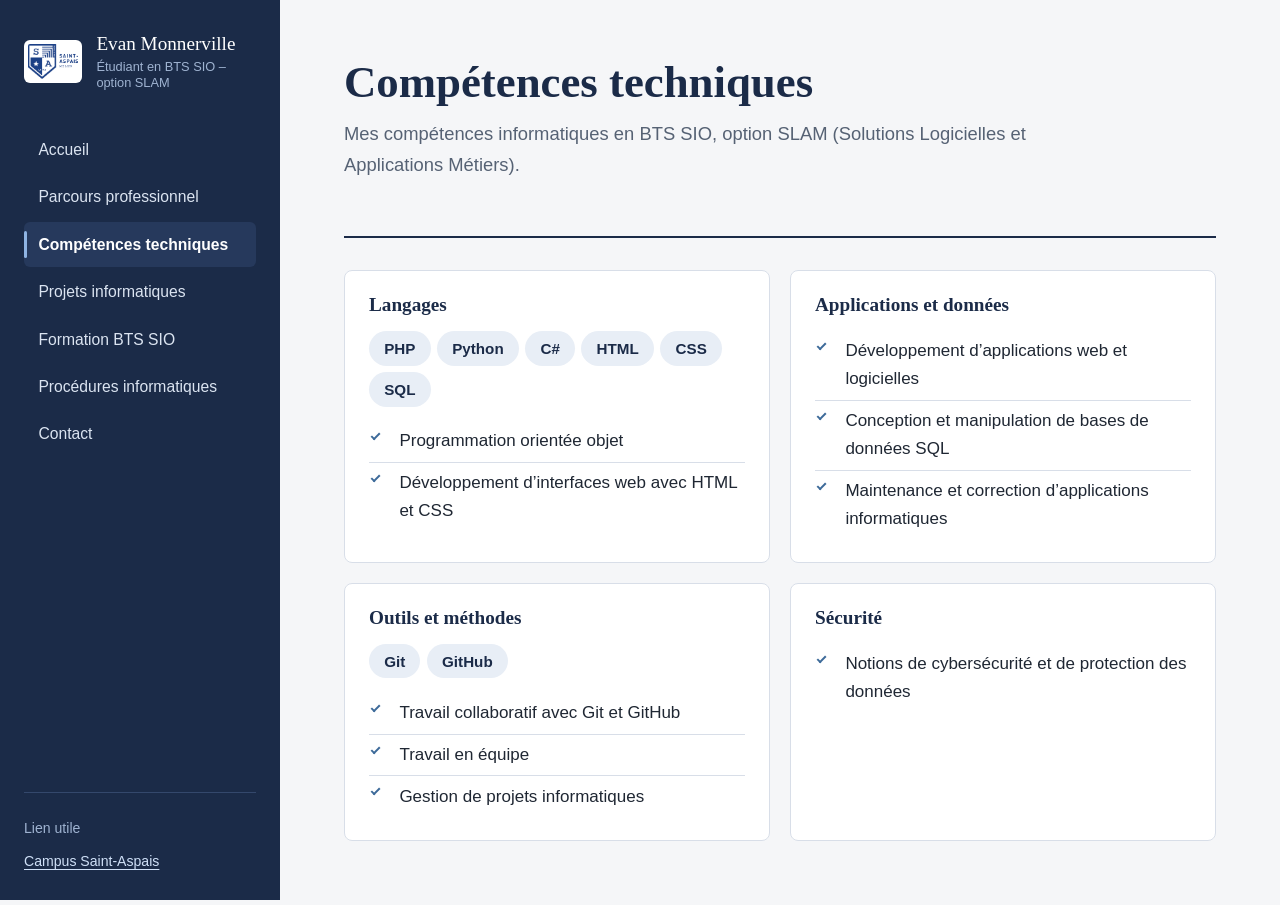
==== portfolio2.Competences.html @ 34bbe472 "Ajout du portfolio BTS SIO" ====
<!DOCTYPE html>
<html lang="fr">
<head>
  <meta charset="utf-8">
  <meta name="viewport" content="width=device-width, initial-scale=1">
  <title>Compétences techniques – Portfolio de Evan Monnerville</title>
  <link rel="stylesheet" href="portfolio2.css">
</head>
<body>
  <aside class="menu">
    <a class="menu__marque" href="index.html">
      <img src="logo.png" alt="Logo du campus Saint-Aspais">
      <span class="menu__nom">Evan Monnerville<small>Étudiant en BTS SIO – option SLAM</small></span>
    </a>
    <nav aria-label="Navigation principale">
      <ul>
        <li><a class="lien" href="index.html">Accueil</a></li>
        <li><a class="lien" href="portfolio2.Experiences.html">Parcours professionnel</a></li>
        <li><a class="lien" href="portfolio2.Competences.html" aria-current="page">Compétences techniques</a></li>
        <li><a class="lien" href="portfolio2.Projet.html">Projets informatiques</a></li>
        <li><a class="lien" href="portfolio2.Formation.html">Formation BTS SIO</a></li>
        <li><a class="lien" href="portfolio2.Procedures.html">Procédures informatiques</a></li>
        <li><a class="lien" href="portfolio2.Contact.html">Contact</a></li>
      </ul>
    </nav>
    <div class="menu__pied">
      <p>Lien utile</p>
      <a href="https://institutionsaintaspais.fr/campus/" target="_blank" rel="noopener">Campus Saint-Aspais</a>
    </div>
  </aside>

  <main class="contenu">
    <div class="page">
      <header class="titre-page">
        <h1>Compétences techniques</h1>
        <p class="intro">Mes compétences informatiques en BTS SIO, option SLAM (Solutions Logicielles et Applications Métiers).</p>
      </header>
      <div class="competences cascade">
        <section class="carte">
          <h3>Langages</h3>
          <ul class="etiquettes etiquettes--grand cascade"><li>PHP</li><li>Python</li><li>C#</li><li>HTML</li><li>CSS</li><li>SQL</li></ul>
          <ul class="coches"><li>Programmation orientée objet</li><li>Développement d’interfaces web avec HTML et CSS</li></ul>
        </section>
        <section class="carte">
          <h3>Applications et données</h3>
          <ul class="coches"><li>Développement d’applications web et logicielles</li><li>Conception et manipulation de bases de données SQL</li><li>Maintenance et correction d’applications informatiques</li></ul>
        </section>
        <section class="carte">
          <h3>Outils et méthodes</h3>
          <ul class="etiquettes etiquettes--grand cascade"><li>Git</li><li>GitHub</li></ul>
          <ul class="coches"><li>Travail collaboratif avec Git et GitHub</li><li>Travail en équipe</li><li>Gestion de projets informatiques</li></ul>
        </section>
        <section class="carte">
          <h3>Sécurité</h3>
          <ul class="coches"><li>Notions de cybersécurité et de protection des données</li></ul>
        </section>
      </div>
    </div>
  </main>
</body>
</html>
---- portfolio2.css ----
/* ==========================================================
   Portfolio BTS SIO – feuille de style commune
   Palette : marine #1b2b48 · acier #3d6a99 · ciel #e8eef6
             papier #f5f6f8 · trait #d8dee8 · encre #1f2733
   ========================================================== */
:root {
  --marine: #1b2b48;
  --marine-clair: #26395c;
  --acier: #3d6a99;
  --ciel: #e8eef6;
  --papier: #f5f6f8;
  --blanc: #ffffff;
  --trait: #d8dee8;
  --encre: #1f2733;
  --encre-douce: #566274;
  --largeur-menu: 280px;
}

*, *::before, *::after { box-sizing: border-box; }

html { scroll-behavior: smooth; }

body {
  margin: 0;
  font-family: "Segoe UI", "Helvetica Neue", Arial, sans-serif;
  font-size: 1.0625rem;
  line-height: 1.65;
  color: var(--encre);
  background: var(--papier);
}

a { color: var(--acier); text-underline-offset: 3px; }
a:hover { color: var(--marine); }
:focus-visible { outline: 3px solid var(--acier); outline-offset: 3px; border-radius: 2px; }

/* ---------- Menu latéral ---------- */
.menu {
  position: fixed; inset: 0 auto 0 0;
  width: var(--largeur-menu);
  background: var(--marine);
  color: #dbe4f1;
  display: flex; flex-direction: column;
  padding: 2rem 1.5rem 1.5rem;
  overflow-y: auto;
}
.menu__marque { display: flex; align-items: center; gap: .9rem; text-decoration: none; color: #fff; margin-bottom: 2.25rem; }
.menu__marque img { width: 58px; height: auto; background: #fff; border-radius: 6px; padding: 4px; }
.menu__nom { font-family: Georgia, "Times New Roman", serif; font-size: 1.2rem; line-height: 1.25; }
.menu__nom small { display: block; font-family: "Segoe UI", Arial, sans-serif; font-size: .8rem; color: #9fb3d1; margin-top: .2rem; }

.menu ul { list-style: none; margin: 0; padding: 0; }
.menu li + li { margin-top: .15rem; }
.menu a.lien {
  position: relative; display: block;
  padding: .6rem .9rem; border-radius: 6px;
  color: #dbe4f1; text-decoration: none; font-size: .98rem;
  transition: background-color .2s ease, color .2s ease, padding-left .2s ease;
}
.menu a.lien::before {
  content: ""; position: absolute; left: 0; top: 20%; bottom: 20%;
  width: 3px; border-radius: 3px; background: #8fb4e3;
  transform: scaleY(0); transition: transform .25s ease;
}
.menu a.lien:hover { background: var(--marine-clair); color: #fff; padding-left: 1.15rem; }
.menu a.lien[aria-current="page"] { background: var(--marine-clair); color: #fff; font-weight: 600; }
.menu a.lien[aria-current="page"]::before,
.menu a.lien:hover::before { transform: scaleY(1); }

.menu__pied { margin-top: auto; padding-top: 1.5rem; font-size: .88rem; border-top: 1px solid #34486c; }
.menu__pied p { margin: 0 0 .5rem; color: #9fb3d1; }
.menu__pied a { color: #cfe0f7; display: block; padding: .15rem 0; }
.menu__pied a:hover { color: #fff; }

/* ---------- Contenu ---------- */
.contenu { margin-left: var(--largeur-menu); padding: 3.5rem clamp(1.25rem, 5vw, 4.5rem) 4rem; }
.page { max-width: 62rem; margin-inline: auto; animation: arrivee .6s ease-out both; }

@keyframes arrivee {
  from { opacity: 0; transform: translateY(10px); }
  to   { opacity: 1; transform: none; }
}

h1, h2, h3 { font-family: Georgia, "Times New Roman", serif; color: var(--marine); line-height: 1.2; font-weight: 700; }
h1 { font-size: clamp(2rem, 4vw, 2.8rem); margin: 0 0 .6rem; }
h2 { font-size: 1.55rem; margin: 2.75rem 0 1rem; }
h3 { font-size: 1.2rem; margin: 0 0 .4rem; }
.intro { font-size: 1.15rem; color: var(--encre-douce); max-width: 46rem; margin: 0 0 2rem; }
p { max-width: 46rem; }

.titre-page { padding-bottom: 1.5rem; margin-bottom: 2rem; border-bottom: 2px solid var(--marine); }

/* ---------- Cartes & grilles ---------- */
.grille { display: grid; gap: 1.25rem; grid-template-columns: repeat(auto-fit, minmax(250px, 1fr)); }
.carte {
  background: var(--blanc); border: 1px solid var(--trait); border-radius: 8px;
  padding: 1.4rem 1.5rem;
  transition: border-color .2s ease, box-shadow .2s ease, transform .2s ease;
}
.carte p { margin: .3rem 0 0; color: var(--encre-douce); font-size: .98rem; }
a.carte { display: block; text-decoration: none; color: inherit; }
a.carte:hover { border-color: var(--acier); box-shadow: 0 6px 18px rgba(27, 43, 72, .1); transform: translateY(-3px); }
a.carte h3 { transition: color .2s ease; }
a.carte:hover h3 { color: var(--acier); }

/* ---------- Boutons ---------- */
.bouton {
  display: inline-block; padding: .7rem 1.3rem; border-radius: 6px;
  background: var(--marine); color: #fff; text-decoration: none; font-weight: 600; font-size: .98rem;
  border: 2px solid var(--marine);
  transition: background-color .2s ease, color .2s ease, transform .15s ease;
}
.bouton:hover { background: var(--acier); border-color: var(--acier); color: #fff; }
.bouton:active { transform: scale(.98); }
.bouton--clair { background: transparent; color: var(--marine); }
.bouton--clair:hover { background: var(--marine); color: #fff; border-color: var(--marine); }
.actions { display: flex; flex-wrap: wrap; gap: .75rem; margin-top: 1.25rem; }

/* ---------- Accueil ---------- */
.accueil { display: grid; gap: 2rem; grid-template-columns: 1fr; align-items: start; }
.cv-apercu { border: 1px solid var(--trait); border-radius: 8px; background: var(--blanc); padding: .75rem; }
.cv-apercu img { display: block; width: 100%; height: auto; border-radius: 4px; }
.cv-apercu figcaption { font-size: .88rem; color: var(--encre-douce); padding: .6rem .25rem 0; }
@media (min-width: 1100px) { .accueil { grid-template-columns: 1.1fr .9fr; } }

/* ---------- Chronologie (parcours) ---------- */
.chrono { list-style: none; margin: 0; padding: 0 0 0 1.75rem; border-left: 2px solid var(--trait); }
.chrono > li { position: relative; padding-bottom: 2rem; }
.chrono > li::before {
  content: ""; position: absolute; left: calc(-1.75rem - 7px); top: .45rem;
  width: 12px; height: 12px; border-radius: 50%; background: var(--blanc); border: 3px solid var(--acier);
}
.chrono time { display: block; font-size: .9rem; color: var(--acier); font-weight: 600; margin-bottom: .15rem; }
.chrono .lieu { color: var(--encre-douce); margin: 0 0 .5rem; }
.chrono ul { margin: .5rem 0 0; padding-left: 1.2rem; }

/* ---------- Compétences ---------- */
.competence { display: grid; grid-template-columns: minmax(130px, 1fr) 2fr auto; gap: .75rem 1rem; align-items: center; padding: .55rem 0; }
.competence + .competence { border-top: 1px solid var(--trait); }
.competence__nom { font-weight: 600; }
.competence__barre { height: 8px; border-radius: 8px; background: var(--ciel); overflow: hidden; }
.competence__barre span {
  display: block; height: 100%; width: var(--niveau); border-radius: 8px; background: var(--acier);
  transform-origin: left; animation: remplir 1s .3s ease-out both;
}
.competence__niveau { font-size: .88rem; color: var(--encre-douce); min-width: 6.5rem; text-align: right; }
@keyframes remplir { from { transform: scaleX(0); } to { transform: scaleX(1); } }
@media (max-width: 560px) {
  .competence { grid-template-columns: 1fr auto; }
  .competence__barre { grid-column: 1 / -1; order: 3; }
}

/* ---------- Projets ---------- */
.projet { display: grid; gap: 1.5rem; grid-template-columns: 1fr; background: var(--blanc); border: 1px solid var(--trait); border-radius: 8px; padding: 1.5rem; margin-bottom: 1.5rem; }
.projet img { width: 100%; height: auto; border-radius: 6px; border: 1px solid var(--trait); display: block; }
.projet dl { margin: .75rem 0 0; display: grid; grid-template-columns: auto 1fr; gap: .25rem 1rem; font-size: .96rem; }
.projet dt { font-weight: 600; color: var(--marine); }
.projet dd { margin: 0; color: var(--encre-douce); }
@media (min-width: 900px) { .projet { grid-template-columns: 1fr 1.2fr; } }

.etiquettes { list-style: none; display: flex; flex-wrap: wrap; gap: .4rem; padding: 0; margin: .9rem 0 0; }
.etiquettes li { background: var(--ciel); color: var(--marine); font-size: .85rem; padding: .15rem .65rem; border-radius: 20px; }

/* ---------- Formation ---------- */
.blocs { counter-reset: bloc; }
.bloc { position: relative; padding-left: 3.25rem; }
.bloc::before {
  counter-increment: bloc; content: counter(bloc);
  position: absolute; left: 1.2rem; top: 1.25rem;
  width: 1.6rem; height: 1.6rem; border-radius: 50%; background: var(--marine); color: #fff;
  display: grid; place-items: center; font-size: .85rem; font-weight: 700;
}
.carte--bloc { padding-left: 3.4rem; position: relative; }
.carte--bloc::before { left: 1.1rem; }

/* ---------- Procédures ---------- */
.procedure { background: var(--blanc); border: 1px solid var(--trait); border-radius: 8px; padding: 1.5rem; margin-bottom: 1.75rem; }
.procedure object, .procedure iframe { width: 100%; height: 620px; border: 1px solid var(--trait); border-radius: 6px; margin-top: 1rem; background: var(--papier); }
.figure { margin: 0 0 1.75rem; background: var(--blanc); border: 1px solid var(--trait); border-radius: 8px; padding: 1rem; }
.figure img { max-width: 100%; height: auto; display: block; margin-inline: auto; }
.figure figcaption { color: var(--encre-douce); font-size: .92rem; margin-top: .6rem; text-align: center; }

/* ---------- Contact ---------- */
.contacts { list-style: none; padding: 0; margin: 0; display: grid; gap: .9rem; }
.contacts li { display: grid; grid-template-columns: 7rem 1fr; gap: 1rem; padding-bottom: .9rem; border-bottom: 1px solid var(--trait); }
.contacts strong { color: var(--marine); }
.lettre { background: var(--blanc); border: 1px solid var(--trait); border-radius: 8px; padding: 2rem clamp(1.25rem, 4vw, 2.75rem); font-family: Georgia, "Times New Roman", serif; }
.lettre p { max-width: none; }

/* ---------- Adaptation mobile / tablette ---------- */
@media (max-width: 900px) {
  .menu { position: static; width: auto; padding: 1.1rem 1.25rem; }
  .menu__marque { margin-bottom: 1rem; }
  .menu ul { display: flex; flex-wrap: wrap; gap: .25rem; }
  .menu li + li { margin-top: 0; }
  .menu a.lien { padding: .45rem .75rem; font-size: .92rem; }
  .menu a.lien:hover { padding-left: .75rem; }
  .menu a.lien::before { display: none; }
  .menu__pied { display: none; }
  .contenu { margin-left: 0; padding-top: 2rem; }
  .contacts li { grid-template-columns: 1fr; gap: .15rem; }
}

/* ---------- Respect des préférences de mouvement ---------- */
@media (prefers-reduced-motion: reduce) {
  *, *::before, *::after { animation: none !important; transition: none !important; scroll-behavior: auto !important; }
}

/* ==========================================================
   Ajouts : animations d'entrée, compétences, bulles PDF
   ========================================================== */

/* Entrée en cascade (une seule fois, au chargement) */
.cascade > * { animation: arrivee .55s ease-out backwards; }
.cascade > *:nth-child(1) { animation-delay: .10s; }
.cascade > *:nth-child(2) { animation-delay: .18s; }
.cascade > *:nth-child(3) { animation-delay: .26s; }
.cascade > *:nth-child(4) { animation-delay: .34s; }
.cascade > *:nth-child(5) { animation-delay: .42s; }
.cascade > *:nth-child(6) { animation-delay: .50s; }

/* Compétences */
.competences { display: grid; gap: 1.25rem; grid-template-columns: repeat(auto-fit, minmax(320px, 1fr)); }
.coches { list-style: none; margin: .9rem 0 0; padding: 0; }
.coches li { position: relative; padding: .4rem 0 .4rem 1.9rem; border-top: 1px solid var(--trait); }
.coches li:first-child { border-top: 0; }
.coches li::before {
  content: ""; position: absolute; left: .15rem; top: .75rem;
  width: .55rem; height: .3rem; border-left: 2px solid var(--acier); border-bottom: 2px solid var(--acier);
  transform: rotate(-45deg);
}
.etiquettes--grand li { font-size: .95rem; padding: .3rem .95rem; font-weight: 600; transition: background-color .2s ease, color .2s ease; }
.etiquettes--grand li:hover { background: var(--marine); color: #fff; }
.cascade.etiquettes > li { animation: arrivee .45s ease-out backwards; }

/* Bulles cliquables (procédures) */
.bulles { display: flex; flex-wrap: wrap; gap: 1.25rem; margin-top: 1.5rem; }
.bulle {
  display: inline-flex; align-items: center; gap: .9rem;
  padding: .85rem 1.6rem .85rem .9rem; border-radius: 999px;
  background: var(--blanc); border: 1px solid var(--trait);
  color: var(--marine); text-decoration: none; font-weight: 600; font-size: 1.05rem;
  transition: transform .2s ease, border-color .2s ease, box-shadow .2s ease;
}
.bulle__icone {
  display: grid; place-items: center; width: 2.6rem; height: 2.6rem; border-radius: 50%;
  background: var(--marine); color: #fff; font-size: .78rem; font-weight: 700; letter-spacing: .02em;
  transition: background-color .2s ease, transform .3s ease;
}
.bulle:hover { transform: translateY(-4px); border-color: var(--acier); box-shadow: 0 8px 20px rgba(27, 43, 72, .12); color: var(--marine); }
.bulle:hover .bulle__icone { background: var(--acier); transform: rotate(-8deg) scale(1.06); }
.bulle:active { transform: translateY(-1px); }
.bulles .bulle { animation: arrivee .5s ease-out backwards; }
.bulles .bulle:nth-child(2) { animation-delay: .12s; }

/* Image de projet : léger zoom au survol */
.projet .cadre { overflow: hidden; border-radius: 6px; border: 1px solid var(--trait); }
.projet .cadre img { border: 0; border-radius: 0; transition: transform .5s ease; }
.projet:hover .cadre img { transform: scale(1.03); }

/* Logo du menu */
.menu__marque img { transition: transform .3s ease; }
.menu__marque:hover img { transform: rotate(-4deg) scale(1.04); }
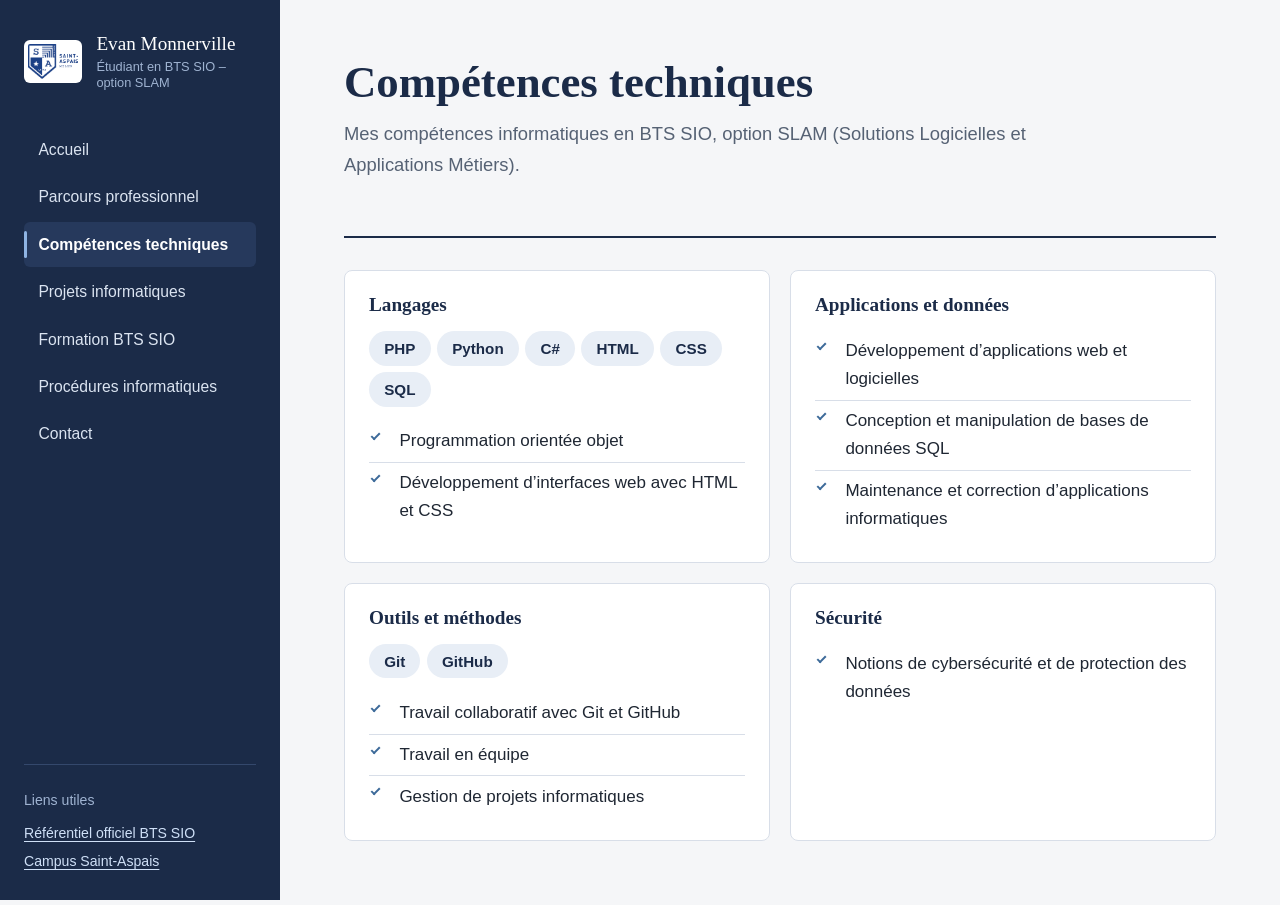
==== commit 5cefe052: "Ajout du bac et du lien vers le référentiel" ====
--- a/portfolio2.Competences.html
+++ b/portfolio2.Competences.html
@@ -24,7 +24,8 @@
       </ul>
     </nav>
     <div class="menu__pied">
-      <p>Lien utile</p>
+      <p>Liens utiles</p>
+      <a href="https://referentiels-professionnels.eduscol.education.fr/referentiels_BTS/BTS_ServicesInformatiquesOrganisations.pdf" target="_blank" rel="noopener">Référentiel officiel BTS SIO</a>
       <a href="https://institutionsaintaspais.fr/campus/" target="_blank" rel="noopener">Campus Saint-Aspais</a>
     </div>
   </aside>
--- a/portfolio2.css
+++ b/portfolio2.css
@@ -259,4 +259,17 @@
 
 /* Logo du menu */
 .menu__marque img { transition: transform .3s ease; }
-.menu__marque:hover img { transform: rotate(-4deg) scale(1.04); }+.menu__marque:hover img { transform: rotate(-4deg) scale(1.04); }
+
+/* Projets : cartes sans image et badge « En cours » */
+.projet--texte { grid-template-columns: 1fr; }
+.badge-cours {
+  display: inline-flex; align-items: center; gap: .45rem; vertical-align: middle;
+  margin-left: .6rem; padding: .15rem .75rem; border-radius: 20px;
+  background: var(--ciel); color: var(--marine); font-family: "Segoe UI", Arial, sans-serif; font-size: .8rem; font-weight: 600;
+}
+.badge-cours::before {
+  content: ""; width: .5rem; height: .5rem; border-radius: 50%; background: var(--acier);
+  animation: pulsation 1.8s ease-in-out infinite;
+}
+@keyframes pulsation { 0%, 100% { opacity: 1; transform: scale(1); } 50% { opacity: .35; transform: scale(.7); } }
